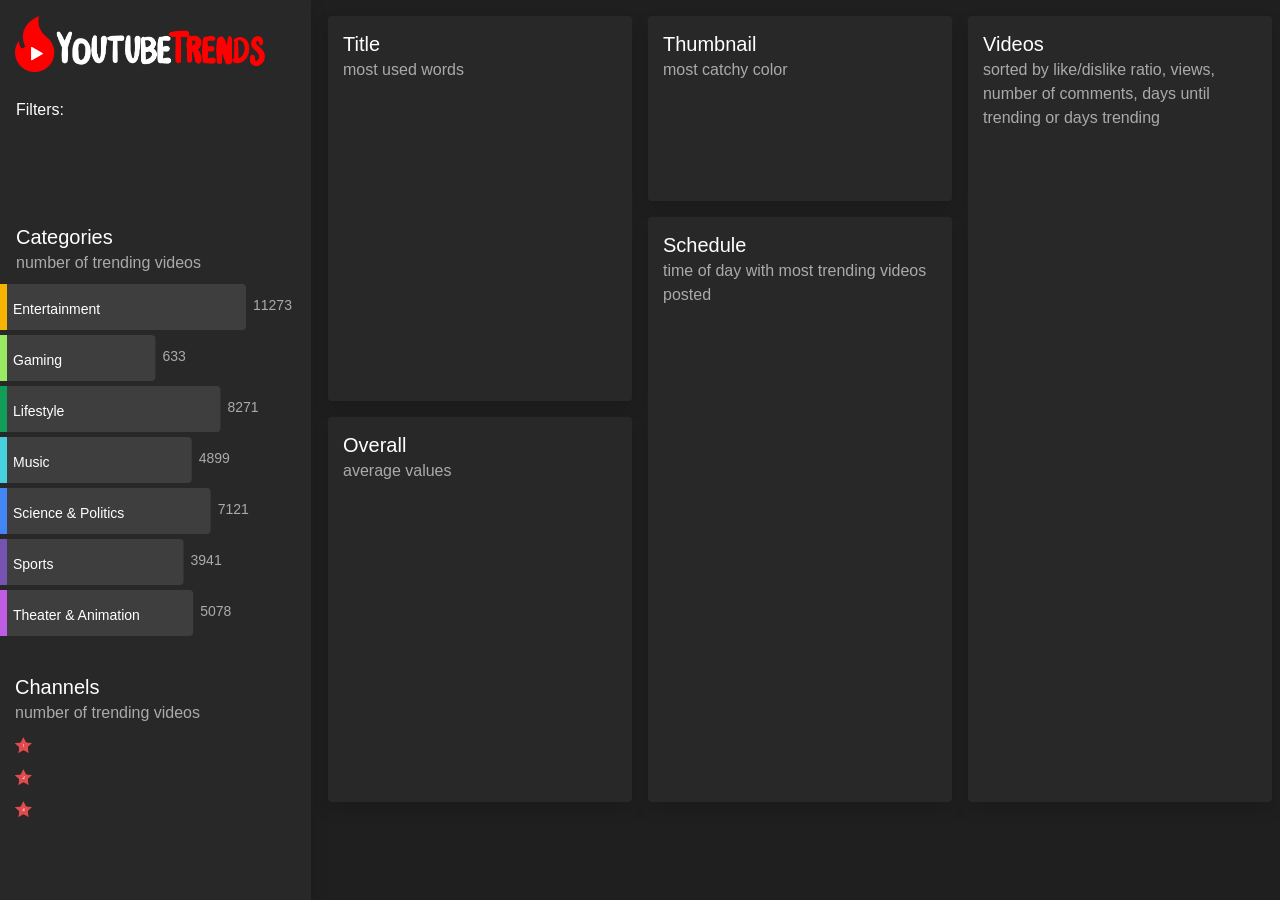
==== index.html @ dd84b5a3 "starts_done" ====
<!doctype html>
<html lang="en">
<head>
	<title>Youtube Trends</title>
	
	<meta charset="utf-8">
	<meta name="viewport" content="width=device-width, initial-scale=1, shrink-to-fit=no">

    <link rel="shortcut icon" href="img/logo.png" type="image/x-icon" />
    <link rel="shortcut icon" href="img/logo.ico" type="image/x-icon" />
	<link rel="stylesheet" href="https://stackpath.bootstrapcdn.com/bootstrap/4.4.1/css/bootstrap.min.css" integrity="sha384-Vkoo8x4CGsO3+Hhxv8T/Q5PaXtkKtu6ug5TOeNV6gBiFeWPGFN9MuhOf23Q9Ifjh" crossorigin="anonymous">
	<link rel="stylesheet" href="styles/style.css">
	<link rel="stylesheet" href="styles/radar-chart.css">
	
    <script src="scripts/d3.v5.js" charset="utf-8"></script>
	<script src="https://d3js.org/d3.v5.min.js"></script>
	<script src="scripts/d3.layout.cloud.js"></script>
	<script src="scripts/channels.js"></script>
    <script src="scripts/idioms.js"></script>
    <script src="scripts/categories.js"></script>
	<script src="scripts/words.js"></script>
	<script src="scripts/overall.js"></script>
	<script src="scripts/radar-chart.js"></script>

</head>
<body>
	<div class="container-fluid vh-100">
		<div class="row h-100">

			<div class="col-lg-3 col-sm-6 col-12 mx-auto pr-4">
				<div class="row h-100 bg-dark-yt text-white shadow">
					<div class="col-12 my-auto pt-3 h-25">
						<div><img src="img/title.png" class="img-fluid-title w-100" alt="Responsive Image"/></div>
						<ul class="list-inline mt-4" id="filter">
							<li class="list-inline-item">Filters:</li>
						</ul>
					</div>
					<div class="col-12 my-auto pl-0 h-50">
						<h5 class="ml-3">Categories
							<br/><small class="text-light-yt">number of trending videos</small>
						</h5>
						<div id="categories"></div>
					</div>
					<div class="col-12 my-auto h-25">
						<h5>Channels
							<br/><small class="text-light-yt">number of trending videos</small>
							<div class='row h-25 w-100'>
								<div class='col-2 my-auto pt-2'>
									<img src="img/star-1.png" class="img-fluid-title w-100" alt="Responsive Image"/>
								</div>
								<div class='col-9 my-auto pt-2'>
									<div class='star-1 h6'></div>
								</div>
							</div>
							<div class='row h-25 w-100'>
								<div class='col-2 my-auto pt-2'>
									<img src="img/star-2.png" class="img-fluid-title w-100" alt="Responsive Image"/>
								</div>
								<div class='col-9 my-auto pt-2'>
									<div class='star-2 h6'></div>
								</div>
							</div>
							<div class='row h-25 w-100'>
								<div class='col-2 my-auto pt-2'>
									<img src="img/star-3.png" class="img-fluid-title w-100" alt="Responsive Image"/>
								</div>
								<div class='col-9 my-auto pt-2'>
									<div class='star-3 h6'></div>
								</div>
							</div>
						</h5>
					</div>
				</div>
			</div>

			<div class="col-lg-9 col-sm-6 col-12 mx-auto">

				<div class="row h-90 my-auto">
					<div class="col-lg-4 col-12 mx-auto mt-2">
						<div class="row h-50 my-auto p-2">
							<div class="col-12 bg-dark-yt text-white pt-3 rounded shadow">
								<h5>
									<script>
										function toggle(input) {
											var title = document.getElementById("title");
											var tags = document.getElementById("tags");
											if(input.checked) {
												title.className = "text-light-yt";
												tags.className = "";
											}
											else {
												title.className = "";
												tags.className = "text-light-yt";
											}
										}
									</script>
									<span id="title">Title</span>
									<!-- <label class="switch">
									  <input type="checkbox" onclick="toggle(this), toggleWords()">
									  <span class="slider round bg-light-yt"></span>
									</label>
									<span class="text-light-yt"	id="tags">Tags</span> -->
									<br/><small class="text-light-yt">most used words</small>
								</h5>
								<div id="words"></div>
							</div>
						</div>
						<div class="row h-50 my-auto p-2">
							<div class="bla col-12 bg-dark-yt text-white pt-3 rounded shadow">
								<h5>Overall
									<br/><small class="text-light-yt">average values</small>
									<div class="spider"></div>
								</h5>
							</div>
						</div>
					</div>

					<div class="col-lg-4 col-12 mx-auto mt-2">
						<div class="row h-25 my-auto p-2">
							<div class="col-12 bg-dark-yt text-white pt-3 rounded shadow">
								<h5>Thumbnail
									<br/><small class="text-light-yt">most catchy color</small>
								</h5>
							</div>
						</div>
						<div class="row h-75 my-auto p-2">
							<div class="col-12 bg-dark-yt text-white pt-3 rounded shadow">
								<h5>Schedule
									<br/><small class="text-light-yt">time of day with most trending videos posted</small>
								</h5>
							</div>
						</div>
					</div>

					<div class="col-lg-4 col-12 mx-auto mt-2 mr-2">
						<div class="row h-100 p-2">
							<div class="col-12 bg-dark-yt text-white pt-3 rounded shadow">
								<h5>Videos
									<br/><small class="text-light-yt">sorted by like/dislike ratio, views, number of comments, days until trending or days trending</small>
								</h5>
							</div>
						</div>
					</div>
				</div>

				<div class="row h-10 my-auto p-2">
					<div class="col-12 mb-2 my-auto">
					</div>
				</div>

			</div>

		</div>
	</div>

	<!-- Optional Bootstrap JavaScript -->
	<!-- Leave at the end and don't change the order -->
	<!-- jQuery first, then Popper.js, then Bootstrap JS -->
	<script src="https://code.jquery.com/jquery-3.3.1.slim.min.js" integrity="sha384-q8i/X+965DzO0rT7abK41JStQIAqVgRVzpbzo5smXKp4YfRvH+8abtTE1Pi6jizo" crossorigin="anonymous"></script>
	<script src="https://cdnjs.cloudflare.com/ajax/libs/popper.js/1.14.7/umd/popper.min.js" integrity="sha384-UO2eT0CpHqdSJQ6hJty5KVphtPhzWj9WO1clHTMGa3JDZwrnQq4sF86dIHNDz0W1" crossorigin="anonymous"></script>
	<script src="https://stackpath.bootstrapcdn.com/bootstrap/4.3.1/js/bootstrap.min.js" integrity="sha384-JjSmVgyd0p3pXB1rRibZUAYoIIy6OrQ6VrjIEaFf/nJGzIxFDsf4x0xIM+B07jRM" crossorigin="anonymous"></script>
</body>
</html>
---- styles/style.css ----
body {
    font-family: 'Segoe UI', Tahoma, Geneva, Verdana, sans-serif;
    background-color: #1F1F1F !important;
}

.bg-dark-yt {
    background-color: #282828;
}

.bg-light-yt {
    background-color: #AAAAAA;
}

.text-light-yt {
    color: #AAAAAA;
}

.h-10 {
    height: 10% !important;
}

.h-15 {
    height: 15% !important;
}

.h-35 {
    height: 35% !important;
}

.h-90 {
    height: 90% !important;
}

.img-fluid-title {
	width: 100%;
	max-width: 250px;
	height: auto;
}

#filter li:first-child {
	border: 1px solid #282828;
	padding: 1px 0;
}

#filter li+li {
	cursor: pointer;
	transition: .2s ease;
	background-color: #3e3e3e;
	border-radius: 15px;
	color: #AAAAAA;
	border: 1px solid #3e3e3e;
	padding: 1px 8px;
}

#filter span {
	color: white;
}

#filter li+li:hover {
	border-color:#AAAAAA;
	color: white;
}

/**************************************************/
/*   TITLE-TAGS SLIDER                            */
/**************************************************/

#title,
#tags {
	transition: .2 ease;
}

/* The box around the slider */
.switch {
	position: relative;
	display: inline-block;
	width: 2.25rem;
	height: 1.25rem;
}
  
  /* Hide default HTML checkbox */
.switch input {
	opacity: 0;
	width: 0;
	height: 0;
}

.slider {
	position: absolute;
	cursor: pointer;
	top: 0;
	left: 0;
	right: 0;
	bottom: 0;
	transition: .2s ease;
}

.slider::before {
	position: absolute;
	content: "";
	height: .85rem;
	width: .85rem;
	left: .20rem;
	bottom: .20rem;
	background-color: white;
	transition: .2s ease;
}

.switch > input:checked + .slider::before {
	transform: translateX(1rem);
}

/* Rounded sliders */
.slider.round {
	border-radius: 1.25rem;
}

.slider.round::before {
	border-radius: 50%;
}

/**************************************************/
/*   IDIOMS                                       */
/**************************************************/

#categories {
	width: 100%;
	height: calc(100% - 71px - 1rem);
}
#words {
	width: 100%;
	height: calc(100% - 75px - 1rem);
}

#categories > svg,
#words > svg {
    width: 100%;
    height: 100%;
}

#words > svg text {
    cursor: pointer;
    user-select: none;
    transition: .2s ease;
}

.bar {
    rx: .25rem;
    cursor: pointer;
    user-select: none;
    transition: .2s ease;
}

.axis,
.label {
    font-size: 14px;
    fill: #AAAAAA;
    transition: .2s ease;
}

.axis path,
.axis line {
    fill: none;
    display: none;
}
---- styles/radar-chart.css ----
.radar-chart .level {
  stroke: grey;
  stroke-width: 0.5;
}

.radar-chart .axis line {
  stroke: grey;
  stroke-width: 1;
}
.radar-chart .axis .legend {
  font-family: sans-serif;
  font-size: 10px;
}
.radar-chart .axis .legend.top {
  dy:1em;
}
.radar-chart .axis .legend.left {
  text-anchor: start;
}
.radar-chart .axis .legend.middle {
  text-anchor: middle;
}
.radar-chart .axis .legend.right {
  text-anchor: end;
}

.radar-chart .tooltip {
  font-family: sans-serif;
  font-size: 13px;
  transition: opacity 200ms;
  opacity: 0;
}
.radar-chart .tooltip.visible {
  opacity: 1;
}

/* area transition when hovering */
.radar-chart .area {
  stroke-width: 2;
  fill-opacity: 0.5;
}
.radar-chart.focus .area {
  fill-opacity: 0.1;
}
.radar-chart.focus .area.focused {
  fill-opacity: 0.7;
}

.radar-chart .circle {
  fill-opacity: 0.9;
}

/* transitions */
.radar-chart .area, .radar-chart .circle {
  transition: opacity 300ms, fill-opacity 200ms;
  opacity: 1;
}
.radar-chart .d3-enter, .radar-chart .d3-exit {
  opacity: 0;
}
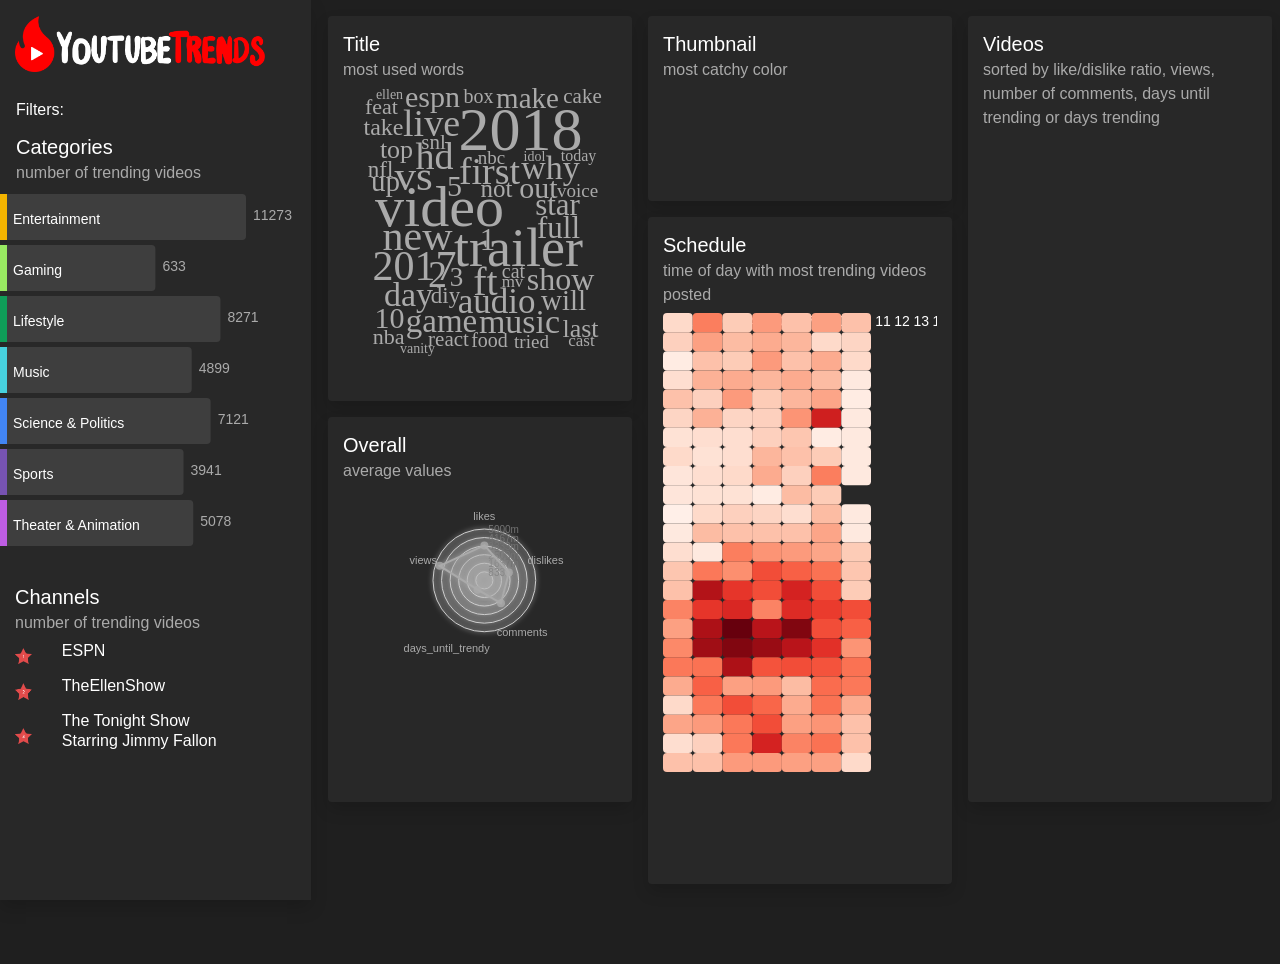
==== commit 21d94f72: "almost heatmap" ====
--- a/index.html
+++ b/index.html
@@ -7,16 +7,18 @@
 	<meta name="viewport" content="width=device-width, initial-scale=1, shrink-to-fit=no">
 
     <link rel="shortcut icon" href="img/logo.png" type="image/x-icon" />
-    <link rel="shortcut icon" href="img/logo.ico" type="image/x-icon" />
+    <!-- <link rel="shortcut icon" href="img/logo.ico" type="image/x-icon" /> -->
 	<link rel="stylesheet" href="https://stackpath.bootstrapcdn.com/bootstrap/4.4.1/css/bootstrap.min.css" integrity="sha384-Vkoo8x4CGsO3+Hhxv8T/Q5PaXtkKtu6ug5TOeNV6gBiFeWPGFN9MuhOf23Q9Ifjh" crossorigin="anonymous">
 	<link rel="stylesheet" href="styles/style.css">
 	<link rel="stylesheet" href="styles/radar-chart.css">
 	
-    <script src="scripts/d3.v5.js" charset="utf-8"></script>
-	<script src="https://d3js.org/d3.v5.min.js"></script>
+	<script src="scripts/d3.v5.js" charset="utf-8"></script>
+	<script src="scripts/d3.v5.min.js" charset="utf-8"></script>
+	<script src="scripts/d3-scale-chromatic.v0.3.min.js"></script>
 	<script src="scripts/d3.layout.cloud.js"></script>
 	<script src="scripts/channels.js"></script>
     <script src="scripts/idioms.js"></script>
+	<script src="scripts/schedule.js"></script>
     <script src="scripts/categories.js"></script>
 	<script src="scripts/words.js"></script>
 	<script src="scripts/overall.js"></script>
@@ -29,7 +31,7 @@
 
 			<div class="col-lg-3 col-sm-6 col-12 mx-auto pr-4">
 				<div class="row h-100 bg-dark-yt text-white shadow">
-					<div class="col-12 my-auto pt-3 h-25">
+					<div class="col-12 my-auto pt-3 h-15">
 						<div><img src="img/title.png" class="img-fluid-title w-100" alt="Responsive Image"/></div>
 						<ul class="list-inline mt-4" id="filter">
 							<li class="list-inline-item">Filters:</li>
@@ -41,7 +43,7 @@
 						</h5>
 						<div id="categories"></div>
 					</div>
-					<div class="col-12 my-auto h-25">
+					<div class="col-12 my-auto h-35">
 						<h5>Channels
 							<br/><small class="text-light-yt">number of trending videos</small>
 							<div class='row h-25 w-100'>
@@ -109,8 +111,8 @@
 							<div class="bla col-12 bg-dark-yt text-white pt-3 rounded shadow">
 								<h5>Overall
 									<br/><small class="text-light-yt">average values</small>
-									<div class="spider"></div>
 								</h5>
+								<div class="spider"></div>
 							</div>
 						</div>
 					</div>
@@ -128,6 +130,7 @@
 								<h5>Schedule
 									<br/><small class="text-light-yt">time of day with most trending videos posted</small>
 								</h5>
+								<div id="schedule"></div>
 							</div>
 						</div>
 					</div>
@@ -138,6 +141,7 @@
 								<h5>Videos
 									<br/><small class="text-light-yt">sorted by like/dislike ratio, views, number of comments, days until trending or days trending</small>
 								</h5>
+								<div class="videos"></div>
 							</div>
 						</div>
 					</div>
--- a/styles/style.css
+++ b/styles/style.css
@@ -131,9 +131,14 @@
 	width: 100%;
 	height: calc(100% - 75px - 1rem);
 }
+#schedule {
+	width: 100%;
+	height: 100%;
+}
 
 #categories > svg,
-#words > svg {
+#words > svg,
+#schedule > svg {
     width: 100%;
     height: 100%;
 }
@@ -144,7 +149,8 @@
     transition: .2s ease;
 }
 
-.bar {
+.bar,
+.square {
     rx: .25rem;
     cursor: pointer;
     user-select: none;
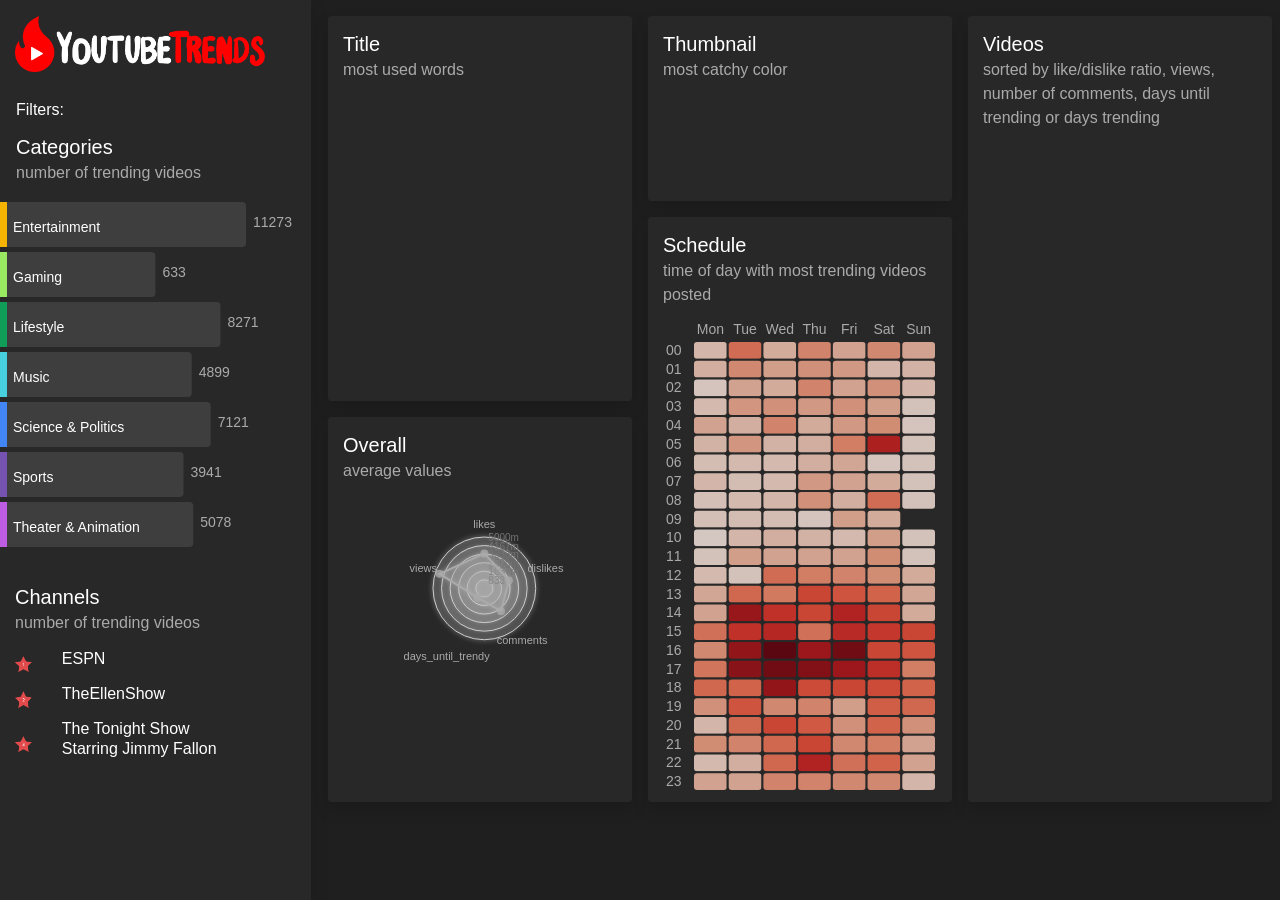
==== commit 15836e8a: "schedule wo dispatch" ====
--- a/index.html
+++ b/index.html
@@ -41,12 +41,12 @@
 						<h5 class="ml-3">Categories
 							<br/><small class="text-light-yt">number of trending videos</small>
 						</h5>
-						<div id="categories"></div>
+						<div class="pt-2" id="categories"></div>
 					</div>
 					<div class="col-12 my-auto h-35">
 						<h5>Channels
 							<br/><small class="text-light-yt">number of trending videos</small>
-							<div class='row h-25 w-100'>
+							<div class='pt-2 row h-25 w-100'>
 								<div class='col-2 my-auto pt-2'>
 									<img src="img/star-1.png" class="img-fluid-title w-100" alt="Responsive Image"/>
 								</div>
@@ -104,7 +104,7 @@
 									<span class="text-light-yt"	id="tags">Tags</span> -->
 									<br/><small class="text-light-yt">most used words</small>
 								</h5>
-								<div id="words"></div>
+								<div class="pt-2" id="words"></div>
 							</div>
 						</div>
 						<div class="row h-50 my-auto p-2">
@@ -112,7 +112,7 @@
 								<h5>Overall
 									<br/><small class="text-light-yt">average values</small>
 								</h5>
-								<div class="spider"></div>
+								<div class="pt-2 spider"></div>
 							</div>
 						</div>
 					</div>
@@ -130,7 +130,7 @@
 								<h5>Schedule
 									<br/><small class="text-light-yt">time of day with most trending videos posted</small>
 								</h5>
-								<div id="schedule"></div>
+								<div class="pt-2" id="schedule"></div>
 							</div>
 						</div>
 					</div>
--- a/styles/style.css
+++ b/styles/style.css
@@ -133,7 +133,7 @@
 }
 #schedule {
 	width: 100%;
-	height: 100%;
+	height: calc(100% - 75px - 1rem);
 }
 
 #categories > svg,
@@ -161,7 +161,11 @@
 .label {
     font-size: 14px;
     fill: #AAAAAA;
-    transition: .2s ease;
+	transition: .2s ease;
+}
+
+#schedule .axis {
+	color: #AAAAAA;
 }
 
 .axis path,
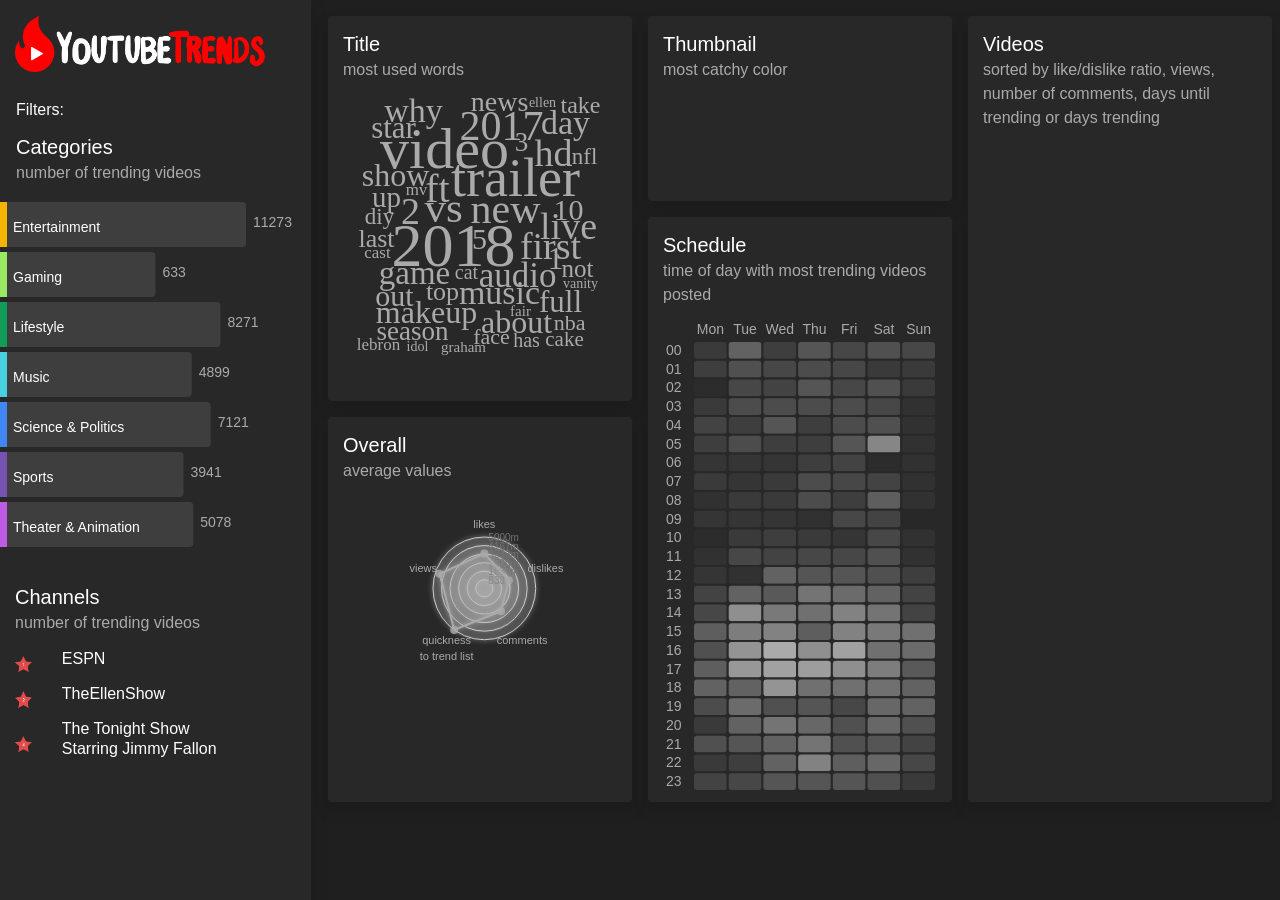
==== commit d524240a: "some stuff" ====
--- a/index.html
+++ b/index.html
@@ -17,12 +17,12 @@
 	<script src="scripts/d3-scale-chromatic.v0.3.min.js"></script>
 	<script src="scripts/d3.layout.cloud.js"></script>
 	<script src="scripts/channels.js"></script>
-    <script src="scripts/idioms.js"></script>
 	<script src="scripts/schedule.js"></script>
     <script src="scripts/categories.js"></script>
 	<script src="scripts/words.js"></script>
 	<script src="scripts/overall.js"></script>
 	<script src="scripts/radar-chart.js"></script>
+	<script src="scripts/idioms.js"></script>
 
 </head>
 <body>
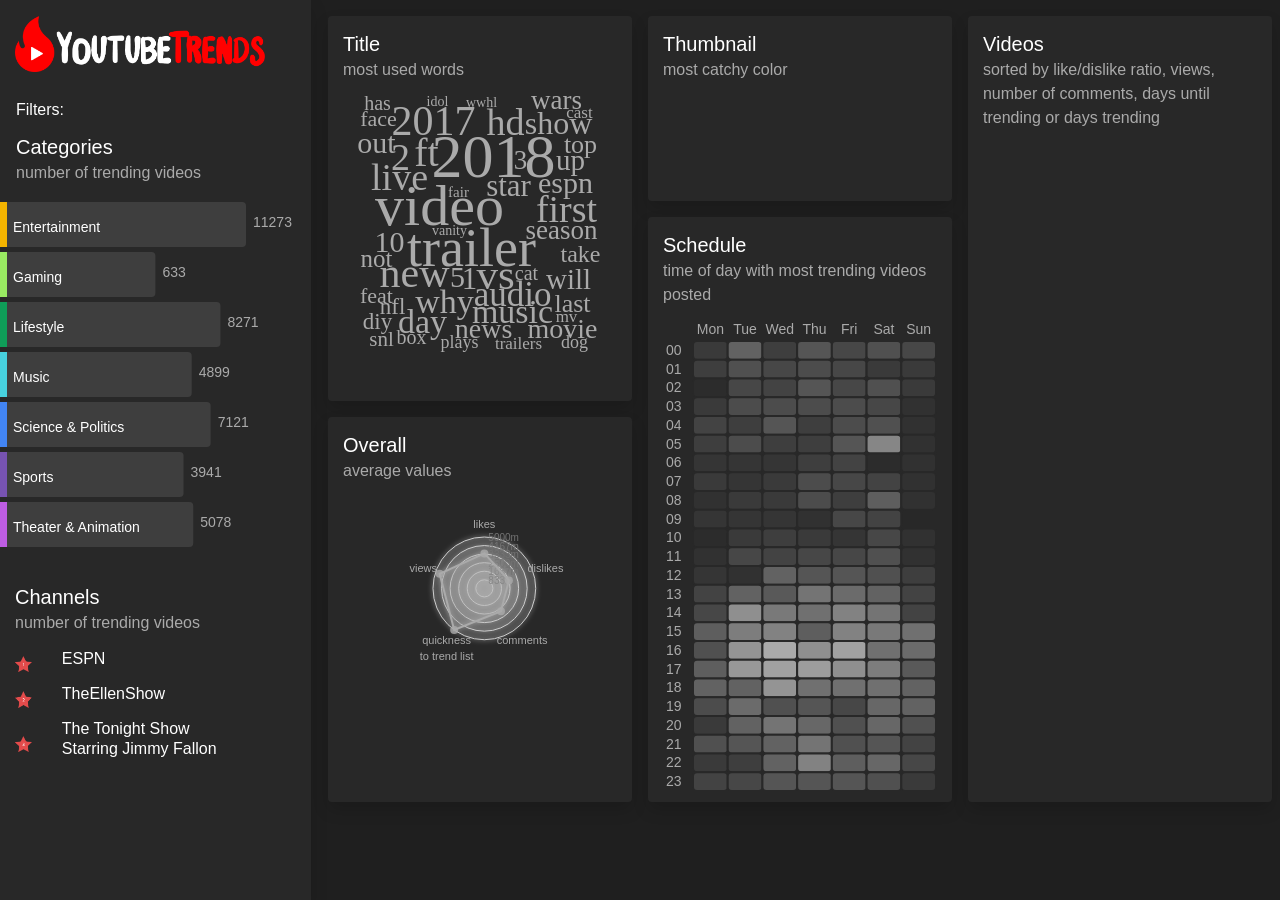
==== commit f981956d: "bootstrap locally" ====
--- a/index.html
+++ b/index.html
@@ -8,7 +8,7 @@
 
     <link rel="shortcut icon" href="img/logo.png" type="image/x-icon" />
     <!-- <link rel="shortcut icon" href="img/logo.ico" type="image/x-icon" /> -->
-	<link rel="stylesheet" href="https://stackpath.bootstrapcdn.com/bootstrap/4.4.1/css/bootstrap.min.css" integrity="sha384-Vkoo8x4CGsO3+Hhxv8T/Q5PaXtkKtu6ug5TOeNV6gBiFeWPGFN9MuhOf23Q9Ifjh" crossorigin="anonymous">
+	<link rel="stylesheet" href="./bootstrap/css/bootstrap.css">
 	<link rel="stylesheet" href="styles/style.css">
 	<link rel="stylesheet" href="styles/radar-chart.css">
 	
@@ -162,6 +162,6 @@
 	<!-- jQuery first, then Popper.js, then Bootstrap JS -->
 	<script src="https://code.jquery.com/jquery-3.3.1.slim.min.js" integrity="sha384-q8i/X+965DzO0rT7abK41JStQIAqVgRVzpbzo5smXKp4YfRvH+8abtTE1Pi6jizo" crossorigin="anonymous"></script>
 	<script src="https://cdnjs.cloudflare.com/ajax/libs/popper.js/1.14.7/umd/popper.min.js" integrity="sha384-UO2eT0CpHqdSJQ6hJty5KVphtPhzWj9WO1clHTMGa3JDZwrnQq4sF86dIHNDz0W1" crossorigin="anonymous"></script>
-	<script src="https://stackpath.bootstrapcdn.com/bootstrap/4.3.1/js/bootstrap.min.js" integrity="sha384-JjSmVgyd0p3pXB1rRibZUAYoIIy6OrQ6VrjIEaFf/nJGzIxFDsf4x0xIM+B07jRM" crossorigin="anonymous"></script>
+	<script src="./bootstrap/js/bootstrap.js></script>
 </body>
 </html>
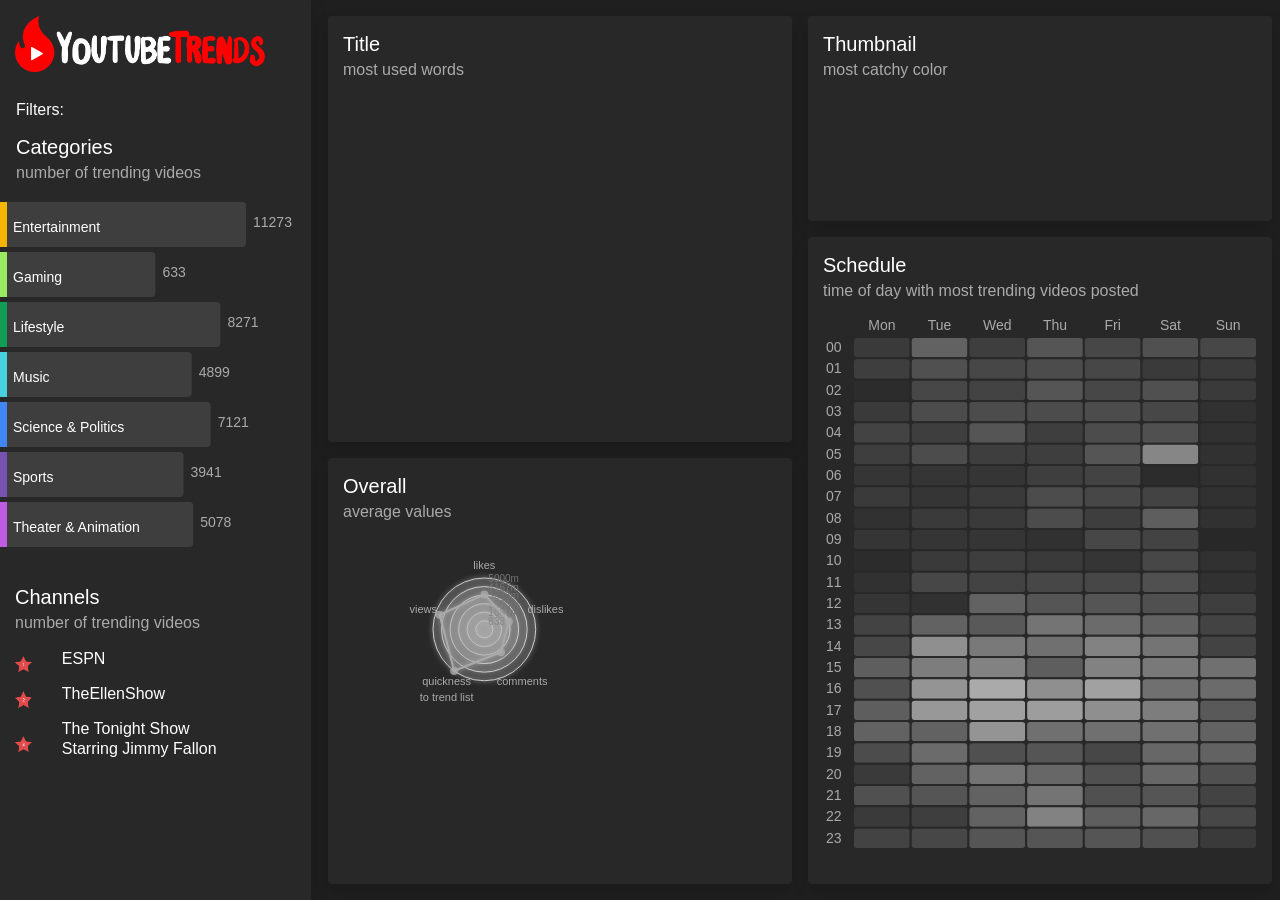
==== commit acb6dfca: "Merge branch 'master' of https://github.com/ggalambas/1920-MEIC-VI" ====
--- a/index.html
+++ b/index.html
@@ -77,8 +77,8 @@
 
 			<div class="col-lg-9 col-sm-6 col-12 mx-auto">
 
-				<div class="row h-90 my-auto">
-					<div class="col-lg-4 col-12 mx-auto mt-2">
+				<div class="row h-100 my-auto">
+					<div class="col-lg-6 col-12 mx-auto mt-2 mb-2">
 						<div class="row h-50 my-auto p-2">
 							<div class="col-12 bg-dark-yt text-white pt-3 rounded shadow">
 								<h5>
@@ -117,7 +117,7 @@
 						</div>
 					</div>
 
-					<div class="col-lg-4 col-12 mx-auto mt-2">
+					<div class="col-lg-6 col-12 mx-auto mt-2 mb-2">
 						<div class="row h-25 my-auto p-2">
 							<div class="col-12 bg-dark-yt text-white pt-3 rounded shadow">
 								<h5>Thumbnail
@@ -134,22 +134,6 @@
 							</div>
 						</div>
 					</div>
-
-					<div class="col-lg-4 col-12 mx-auto mt-2 mr-2">
-						<div class="row h-100 p-2">
-							<div class="col-12 bg-dark-yt text-white pt-3 rounded shadow">
-								<h5>Videos
-									<br/><small class="text-light-yt">sorted by like/dislike ratio, views, number of comments, days until trending or days trending</small>
-								</h5>
-								<div class="videos"></div>
-							</div>
-						</div>
-					</div>
-				</div>
-
-				<div class="row h-10 my-auto p-2">
-					<div class="col-12 mb-2 my-auto">
-					</div>
 				</div>
 
 			</div>
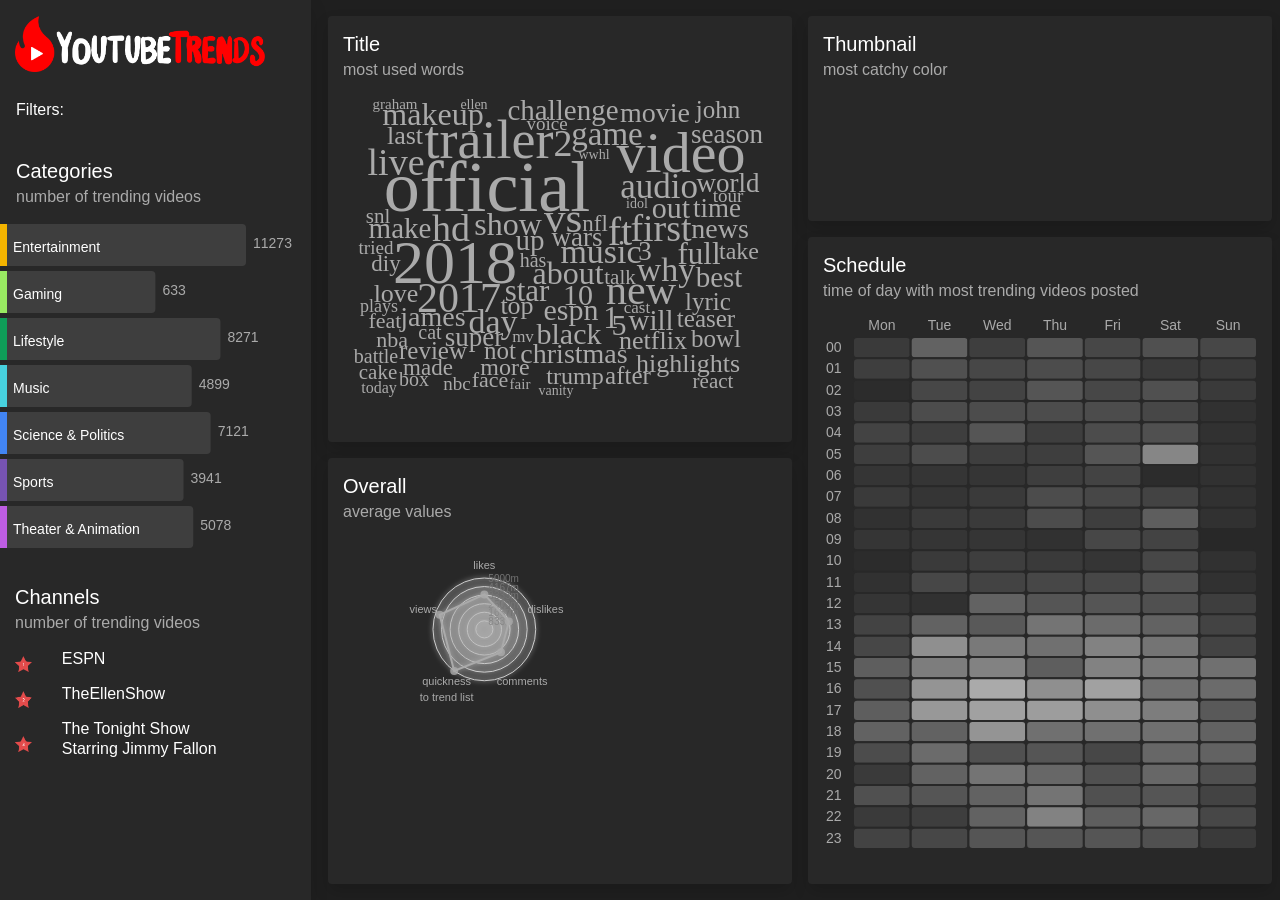
==== commit b3431d62: "quick" ====
--- a/index.html
+++ b/index.html
@@ -37,7 +37,7 @@
 							<li class="list-inline-item">Filters:</li>
 						</ul>
 					</div>
-					<div class="col-12 my-auto pl-0 h-50">
+					<div class="col-12 my-auto pl-0 h-50 pt-4">
 						<h5 class="ml-3">Categories
 							<br/><small class="text-light-yt">number of trending videos</small>
 						</h5>
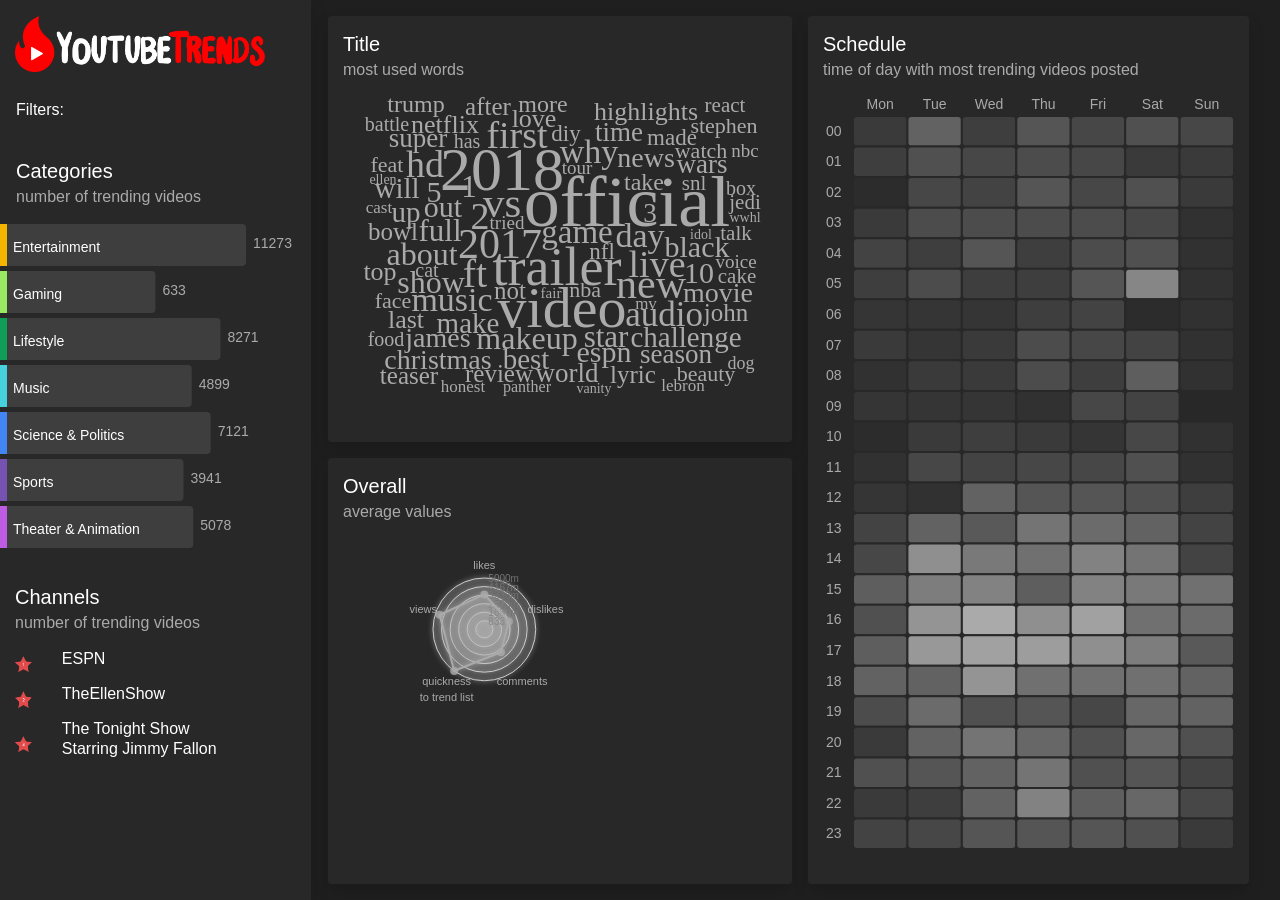
==== commit c8aa2356: "removed thumbnail" ====
--- a/index.html
+++ b/index.html
@@ -118,14 +118,7 @@
 					</div>
 
 					<div class="col-lg-6 col-12 mx-auto mt-2 mb-2">
-						<div class="row h-25 my-auto p-2">
-							<div class="col-12 bg-dark-yt text-white pt-3 rounded shadow">
-								<h5>Thumbnail
-									<br/><small class="text-light-yt">most catchy color</small>
-								</h5>
-							</div>
-						</div>
-						<div class="row h-75 my-auto p-2">
+						<div class="row h-100 my-auto p-2 mr-2">
 							<div class="col-12 bg-dark-yt text-white pt-3 rounded shadow">
 								<h5>Schedule
 									<br/><small class="text-light-yt">time of day with most trending videos posted</small>
